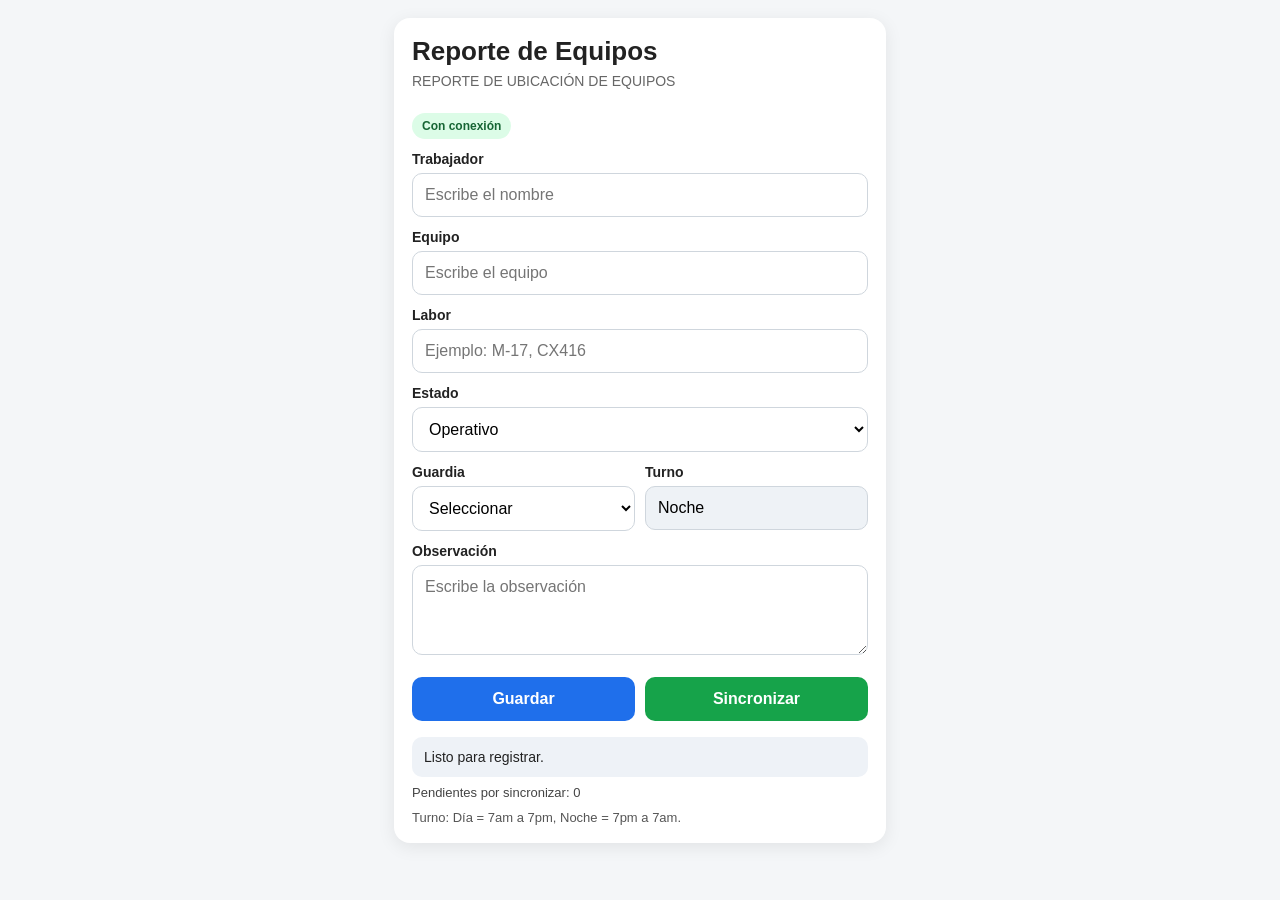
==== app.html @ 306afde7 "app.html" ====
<!DOCTYPE html>
<html lang="es">
<head>
  <meta charset="UTF-8">
  <meta name="viewport" content="width=device-width, initial-scale=1.0">
  <title>Reporte Mina</title>
  <link rel="manifest" href="manifest.json">
  <meta name="theme-color" content="#1f6feb">

  <style>
    * { box-sizing: border-box; font-family: Arial, sans-serif; }

    body {
      margin: 0;
      background: #f4f6f8;
      color: #222;
    }

    .container {
      max-width: 520px;
      margin: 0 auto;
      padding: 18px 14px 30px;
    }

    .card {
      background: #fff;
      border-radius: 16px;
      padding: 18px;
      box-shadow: 0 4px 18px rgba(0,0,0,0.08);
    }

    h1 {
      margin: 0 0 6px;
      font-size: 26px;
    }

    .sub {
      margin: 0 0 16px;
      color: #666;
      font-size: 14px;
    }

    label {
      display: block;
      margin: 12px 0 6px;
      font-size: 14px;
      font-weight: 700;
    }

    input, select, textarea {
      width: 100%;
      padding: 12px;
      border: 1px solid #cfd6dd;
      border-radius: 10px;
      font-size: 16px;
      background: #fff;
    }

    textarea {
      min-height: 90px;
      resize: vertical;
    }

    .readonly {
      background: #eef2f6;
    }

    .row {
      display: grid;
      grid-template-columns: 1fr 1fr;
      gap: 10px;
    }

    .btns {
      display: grid;
      grid-template-columns: 1fr 1fr;
      gap: 10px;
      margin-top: 18px;
    }

    button {
      border: none;
      border-radius: 10px;
      padding: 13px;
      font-size: 16px;
      font-weight: 700;
      cursor: pointer;
    }

    .btn-save {
      background: #1f6feb;
      color: #fff;
    }

    .btn-sync {
      background: #16a34a;
      color: #fff;
    }

    .status-box {
      margin-top: 16px;
      padding: 12px;
      border-radius: 10px;
      font-size: 14px;
      background: #eef2f7;
    }

    .small {
      margin-top: 10px;
      font-size: 13px;
      color: #555;
    }

    .count {
      margin-top: 8px;
      font-size: 13px;
      color: #444;
    }

    .pill {
      display: inline-block;
      margin-top: 8px;
      padding: 6px 10px;
      border-radius: 999px;
      font-size: 12px;
      background: #e8f0fe;
      color: #1f6feb;
      font-weight: 700;
    }
  </style>
</head>
<body>
  <div class="container">
    <div class="card">
      <h1>Reporte de Equipos</h1>
      <p class="sub">REPORTE DE UBICACIÓN DE EQUIPOS</p>
      <div class="pill" id="estadoConexion">Verificando conexión...</div>

      <label for="trabajador">Trabajador</label>
      <input id="trabajador" list="listaTrabajadores" placeholder="Escribe el nombre">
      <datalist id="listaTrabajadores">
        <option value="Valeria Diaz">
        <option value="Juan Perez">
        <option value="Luis Ramos">
        <option value="Carlos Quispe">
      </datalist>

      <label for="equipo">Equipo</label>
      <input id="equipo" list="listaEquipos" placeholder="Escribe el equipo">
      <datalist id="listaEquipos">
        <option value="BT 3">
        <option value="BT 4">
        <option value="Jumbo J6">
        <option value="Scoop 15">
        <option value="Boltec 03">
        <option value="Boltec 04">
      </datalist>

      <label for="labor">Labor</label>
      <input id="labor" list="listaLabores" placeholder="Ejemplo: M-17, CX416">
      <datalist id="listaLabores">
        <option value="M-17">
        <option value="CX416">
        <option value="5211">
        <option value="3839">
        <option value="4039">
        <option value="M16">
        <option value="M17">
      </datalist>

      <label for="estado">Estado</label>
      <select id="estado">
        <option value="Operativo">Operativo</option>
        <option value="Inoperativo">Inoperativo</option>
        <option value="Mantenimiento correctivo">Mantenimiento correctivo</option>
        <option value="Mantenimiento preventivo">Mantenimiento preventivo</option>
        <option value="Stand By">Stand By</option>
      </select>

      <div class="row">
        <div>
          <label for="guardia">Guardia</label>
          <select id="guardia">
            <option value="">Seleccionar</option>
            <option value="A">A</option>
            <option value="B">B</option>
            <option value="C">C</option>
          </select>
        </div>
        <div>
          <label for="turno">Turno</label>
          <input id="turno" class="readonly" readonly>
        </div>
      </div>

      <label for="obs">Observación</label>
      <textarea id="obs" placeholder="Escribe la observación"></textarea>

      <div class="btns">
        <button class="btn-save" onclick="guardar()">Guardar</button>
        <button class="btn-sync" onclick="sincronizar()">Sincronizar</button>
      </div>

      <div class="status-box" id="mensaje">Listo para registrar.</div>
      <div class="count" id="contador"></div>
      <div class="small">Turno: Día = 7am a 7pm, Noche = 7pm a 7am.</div>
    </div>
  </div>

<script>
  const URL = "https://script.google.com/macros/s/AKfycbxOw5mq_7kqrdQkyhTSh57mzny_LuZTyPjl3OLgl30hF8CkNsSkcJgVW8B9ezHO82b6qA/exec";
  let sincronizando = false;

  function obtenerPartesPeru() {
  const parts = new Intl.DateTimeFormat("es-PE", {
    timeZone: "America/Lima",
    year: "numeric",
    month: "2-digit",
    day: "2-digit",
    hour: "2-digit",
    minute: "2-digit",
    second: "2-digit",
    hour12: false
  }).formatToParts(new Date());

  const data = {};
  for (const p of parts) {
    if (p.type !== "literal") {
      data[p.type] = p.value;
    }
  }
  return data;
}

  function obtenerFechaHoraPeru() {
    const p = obtenerPartesPeru();
    return `${p.day}/${p.month}/${p.year} ${p.hour}:${p.minute}:${p.second}`;
  }

  function obtenerTurno() {
    const p = obtenerPartesPeru();
    const h = Number(p.hour);
    return (h >= 7 && h < 19) ? "Día" : "Noche";
  }

  function actualizarTurno() {
    document.getElementById("turno").value = obtenerTurno();
  }

  function mostrarMensaje(texto) {
    document.getElementById("mensaje").textContent = texto;
  }

  function actualizarContador() {
    const registros = JSON.parse(localStorage.getItem("data") || "[]");
    document.getElementById("contador").textContent =
      "Pendientes por sincronizar: " + registros.length;
  }

  function actualizarConexion() {
    const el = document.getElementById("estadoConexion");
    if (navigator.onLine) {
      el.textContent = "Con conexión";
      el.style.background = "#dcfce7";
      el.style.color = "#166534";
    } else {
      el.textContent = "Sin conexión";
      el.style.background = "#fee2e2";
      el.style.color = "#991b1b";
    }
  }

  function limpiarFormulario() {
    document.getElementById("trabajador").value = "";
    document.getElementById("equipo").value = "";
    document.getElementById("labor").value = "";
    document.getElementById("estado").value = "Operativo";
    document.getElementById("guardia").value = "";
    document.getElementById("obs").value = "";
    actualizarTurno();
  }

  function guardar() {
    const trabajador = document.getElementById("trabajador").value.trim();
    const equipo = document.getElementById("equipo").value.trim();
    const labor = document.getElementById("labor").value.trim();
    const estado = document.getElementById("estado").value;
    const guardia = document.getElementById("guardia").value;
    const turno = document.getElementById("turno").value;
    const observacion = document.getElementById("obs").value.trim();

    if (!trabajador || !equipo || !labor || !guardia) {
      mostrarMensaje("Completa trabajador, equipo, labor y guardia.");
      return;
    }

    const data = {
      fecha: obtenerFechaHoraPeru(),
      trabajador,
      equipo,
      labor,
      estado,
      guardia,
      turno,
      observacion
    };

    const registros = JSON.parse(localStorage.getItem("data") || "[]");
    registros.push(data);
    localStorage.setItem("data", JSON.stringify(registros));

    mostrarMensaje("Registro guardado offline.");
    actualizarContador();
    limpiarFormulario();
  }

  async function sincronizar() {
    if (sincronizando) {
      mostrarMensaje("Ya se está sincronizando...");
      return;
    }

    const registros = JSON.parse(localStorage.getItem("data") || "[]");

    if (registros.length === 0) {
      mostrarMensaje("No hay registros pendientes.");
      return;
    }

    if (!navigator.onLine) {
      mostrarMensaje("No hay internet. Los datos siguen guardados en el equipo.");
      return;
    }

    const btn = document.querySelector(".btn-sync");
    sincronizando = true;
    btn.disabled = true;
    btn.textContent = "Sincronizando...";

    try {
      for (const r of registros) {
  await fetch(URL, {
    method: "POST",
    mode: "no-cors",
    headers: {
      "Content-Type": "text/plain"
    },
    body: JSON.stringify(r)
  });
}
      localStorage.setItem("data", "[]");
      actualizarContador();
      mostrarMensaje(`Sincronización completa ✅ (${registros.length})`);
    } catch (error) {
      console.error(error);
      mostrarMensaje("Error de conexión");
    } finally {
      sincronizando = false;
      btn.disabled = false;
      btn.textContent = "Sincronizar";
    }
  }


  window.addEventListener("online", actualizarConexion);
  window.addEventListener("offline", actualizarConexion);

  actualizarTurno();
  actualizarContador();
  actualizarConexion();
</script>
</body>
</html>
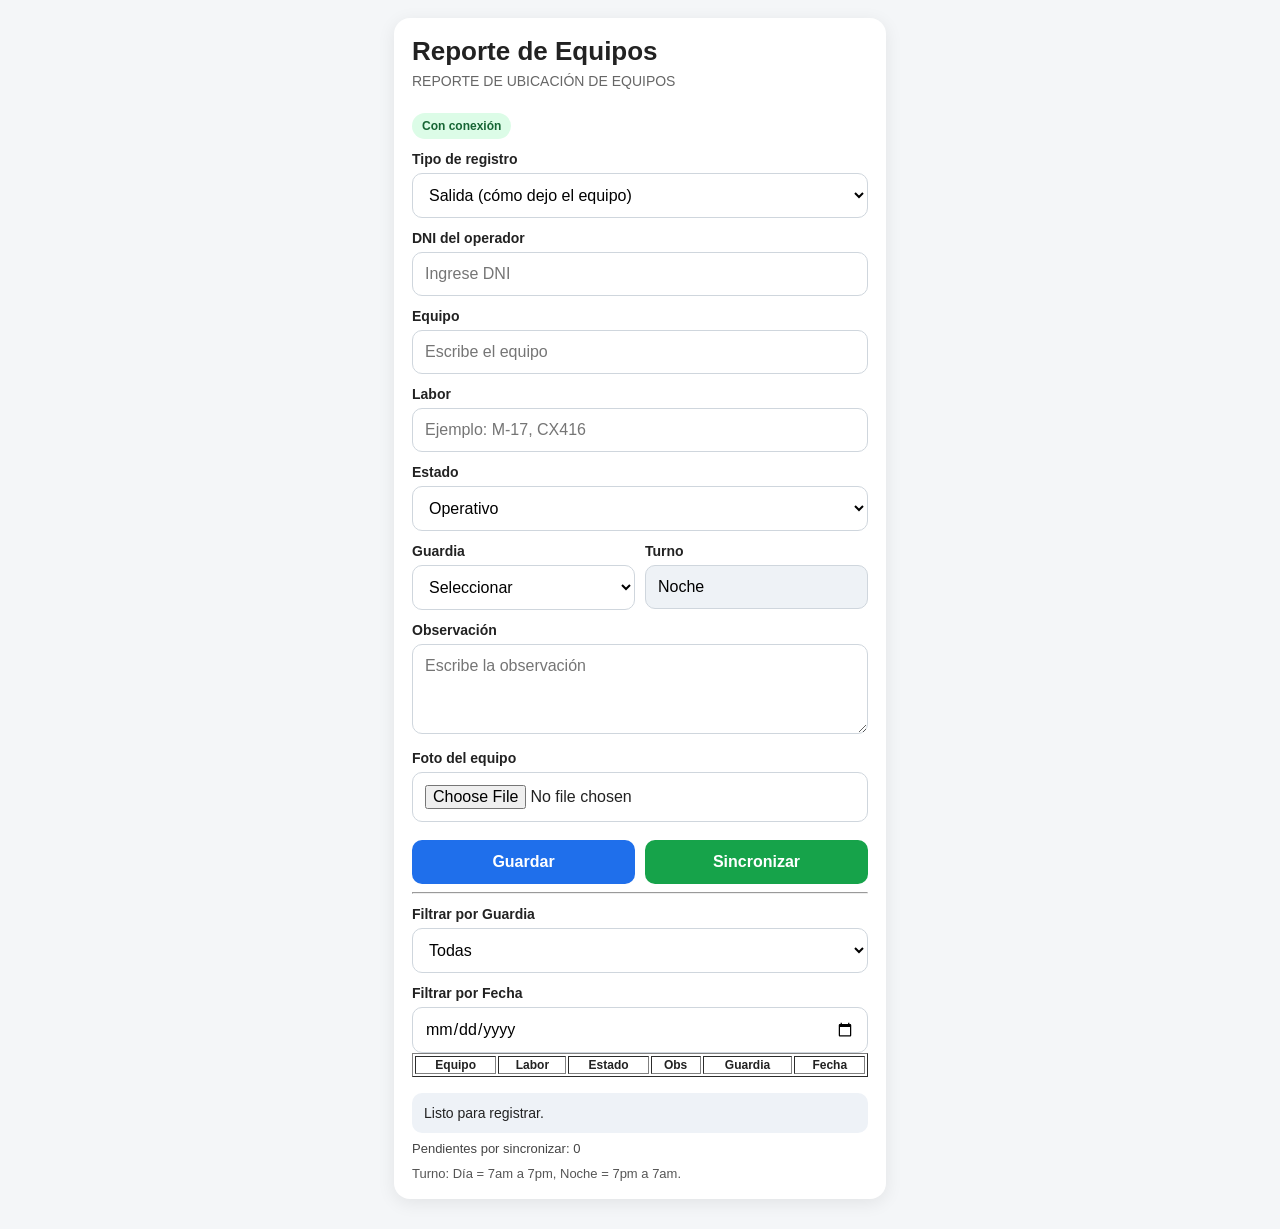
==== commit 08dbaa2d: "app.html" ====
--- a/app.html
+++ b/app.html
@@ -136,13 +136,20 @@
       <p class="sub">REPORTE DE UBICACIÓN DE EQUIPOS</p>
       <div class="pill" id="estadoConexion">Verificando conexión...</div>
 
-      <label for="trabajador">Trabajador</label>
-      <input id="trabajador" list="listaTrabajadores" placeholder="Escribe el nombre">
-      <datalist id="listaTrabajadores">
-        <option value="Valeria Diaz">
-        <option value="Juan Perez">
-        <option value="Luis Ramos">
-        <option value="Carlos Quispe">
+      <label for="tipo">Tipo de registro</label>
+      <select id="tipo">
+        <option value="Salida">Salida (cómo dejo el equipo)</option>
+        <option value="Entrada">Entrada (cómo lo recibo)</option>
+      </select>
+
+
+      <label for="dni">DNI del operador</label>
+      <input id="dni" list="listaDNITrabajadores" placeholder="Ingrese DNI">    
+      <datalist id="listaDNITrabajadores">
+        <option value="88526176">
+        <option value="40607489">
+        <option value="12584652">
+        <option value="71526388">
       </datalist>
 
       <label for="equipo">Equipo</label>
@@ -196,16 +203,31 @@
       <label for="obs">Observación</label>
       <textarea id="obs" placeholder="Escribe la observación"></textarea>
 
+      <label>Foto del equipo</label>
+      <input type="file" id="foto" accept="image/*">
+
       <div class="btns">
+
         <button class="btn-save" onclick="guardar()">Guardar</button>
         <button class="btn-sync" onclick="sincronizar()">Sincronizar</button>
       </div>
 
+      <hr>
+      <label>Filtrar por Guardia</label>
+      <select id="filtroGuardia">
+        <option value="">Todas</option>
+        <option value="A">A</option>
+        <option value="B">B</option>
+        <option value="C">C</option>
+      </select>
+      <label>Filtrar por Fecha</label>
+      <input type="date" id="filtroFecha">
+      
+      <div id="tablaResumen"></div>
       <div class="status-box" id="mensaje">Listo para registrar.</div>
       <div class="count" id="contador"></div>
       <div class="small">Turno: Día = 7am a 7pm, Noche = 7pm a 7am.</div>
-    </div>
-  </div>
+
 
 <script>
   const URL = "https://script.google.com/macros/s/AKfycbxOw5mq_7kqrdQkyhTSh57mzny_LuZTyPjl3OLgl30hF8CkNsSkcJgVW8B9ezHO82b6qA/exec";
@@ -271,7 +293,7 @@
   }
 
   function limpiarFormulario() {
-    document.getElementById("trabajador").value = "";
+    document.getElementById("dni").value = "";
     document.getElementById("equipo").value = "";
     document.getElementById("labor").value = "";
     document.getElementById("estado").value = "Operativo";
@@ -281,7 +303,7 @@
   }
 
   function guardar() {
-    const trabajador = document.getElementById("trabajador").value.trim();
+    const dni = document.getElementById("dni").value.trim();
     const equipo = document.getElementById("equipo").value.trim();
     const labor = document.getElementById("labor").value.trim();
     const estado = document.getElementById("estado").value;
@@ -289,14 +311,14 @@
     const turno = document.getElementById("turno").value;
     const observacion = document.getElementById("obs").value.trim();
 
-    if (!trabajador || !equipo || !labor || !guardia) {
-      mostrarMensaje("Completa trabajador, equipo, labor y guardia.");
+    if (!dni || !equipo || !labor || !guardia) {
+      mostrarMensaje("Completar dni, equipo, labor y guardia.");
       return;
     }
 
     const data = {
       fecha: obtenerFechaHoraPeru(),
-      trabajador,
+      dni,
       equipo,
       labor,
       estado,
@@ -306,12 +328,16 @@
     };
 
     const registros = JSON.parse(localStorage.getItem("data") || "[]");
+    document.getElementById("contador").textContent =
+      "Pendientes por sincronizar: " + (registros ? registros.length : 0);
     registros.push(data);
     localStorage.setItem("data", JSON.stringify(registros));
 
     mostrarMensaje("Registro guardado offline.");
     actualizarContador();
     limpiarFormulario();
+
+    mostrarTabla();
   }
 
   async function sincronizar() {
@@ -319,37 +345,36 @@
       mostrarMensaje("Ya se está sincronizando...");
       return;
     }
-
-    const registros = JSON.parse(localStorage.getItem("data") || "[]");
-
-    if (registros.length === 0) {
-      mostrarMensaje("No hay registros pendientes.");
-      return;
-    }
-
-    if (!navigator.onLine) {
-      mostrarMensaje("No hay internet. Los datos siguen guardados en el equipo.");
-      return;
-    }
-
-    const btn = document.querySelector(".btn-sync");
-    sincronizando = true;
-    btn.disabled = true;
-    btn.textContent = "Sincronizando...";
-
-    try {
-      for (const r of registros) {
-  await fetch(URL, {
-    method: "POST",
-    mode: "no-cors",
-    headers: {
-      "Content-Type": "text/plain"
-    },
-    body: JSON.stringify(r)
-  });
-}
-      localStorage.setItem("data", "[]");
-      actualizarContador();
+        const registros = JSON.parse(localStorage.getItem("data") || "[]");
+
+            if (registros.length === 0) {
+              mostrarMensaje("No hay registros pendientes.");
+              return;
+            }
+        
+            if (!navigator.onLine) {
+              mostrarMensaje("No hay internet. Los datos siguen guardados en el equipo.");
+              return;
+            }
+        
+            const btn = document.querySelector(".btn-sync");
+            sincronizando = true;
+            btn.disabled = true;
+            btn.textContent = "Sincronizando...";
+        
+            try {
+              for (const r of registros) {
+          await fetch(URL, {
+            method: "POST",
+            mode: "no-cors",
+            headers: {
+              "Content-Type": "text/plain"
+            },
+            body: JSON.stringify(r)
+          });
+          }
+      localStorage.removeItem("data"); // ← más limpio que poner "[]"
+      actualizarContador(); // ← recalcula desde cero
       mostrarMensaje(`Sincronización completa ✅ (${registros.length})`);
     } catch (error) {
       console.error(error);
@@ -360,14 +385,60 @@
       btn.textContent = "Sincronizar";
     }
   }
-
-
-  window.addEventListener("online", actualizarConexion);
+  function mostrarTabla() {
+        const registros = JSON.parse(localStorage.getItem("data") || "[]");
+      
+        const guardiaFiltro = document.getElementById("filtroGuardia")?.value || "";
+        const fechaFiltro = document.getElementById("filtroFecha")?.value || "";
+      
+        let html = "<table border='1' style='width:100%; font-size:12px'>";
+        html += "<tr><th>Equipo</th><th>Labor</th><th>Estado</th><th>Obs</th><th>Guardia</th><th>Fecha</th></tr>";
+      
+        registros.forEach(r => {
+      
+          let fechaRegistro = "";
+          if (r.fecha) {
+            const partes = r.fecha.split(" ")[0].split("/");
+            fechaRegistro = `${partes[2]}-${partes[1]}-${partes[0]}`;
+          }
+      
+          if (
+            (guardiaFiltro === "" || r.guardia === guardiaFiltro) &&
+            (fechaFiltro === "" || fechaRegistro === fechaFiltro)
+          ) {
+            html += `<tr>
+              <td>${r.equipo}</td>
+              <td>${r.labor}</td>
+              <td>${r.estado}</td>
+              <td>${r.observacion}</td>
+              <td>${r.guardia}</td>
+              <td>${r.fecha}</td>
+            </tr>`;
+          }
+      
+        });
+    
+      html += "</table>";
+      document.getElementById("tablaResumen").innerHTML = html;
+    }
+
+
+  window.addEventListener("online", () => {
+    actualizarConexion();
+    mostrarMensaje("Conexión recuperada. Sincronizando...");
+    sincronizar();
+  });
+
+  document.getElementById("filtroGuardia").addEventListener("change", mostrarTabla);
+  document.getElementById("filtroFecha").addEventListener("change", mostrarTabla);
+  
   window.addEventListener("offline", actualizarConexion);
 
   actualizarTurno();
   actualizarContador();
   actualizarConexion();
+  mostrarTabla();
+ 
 </script>
 </body>
 </html>
